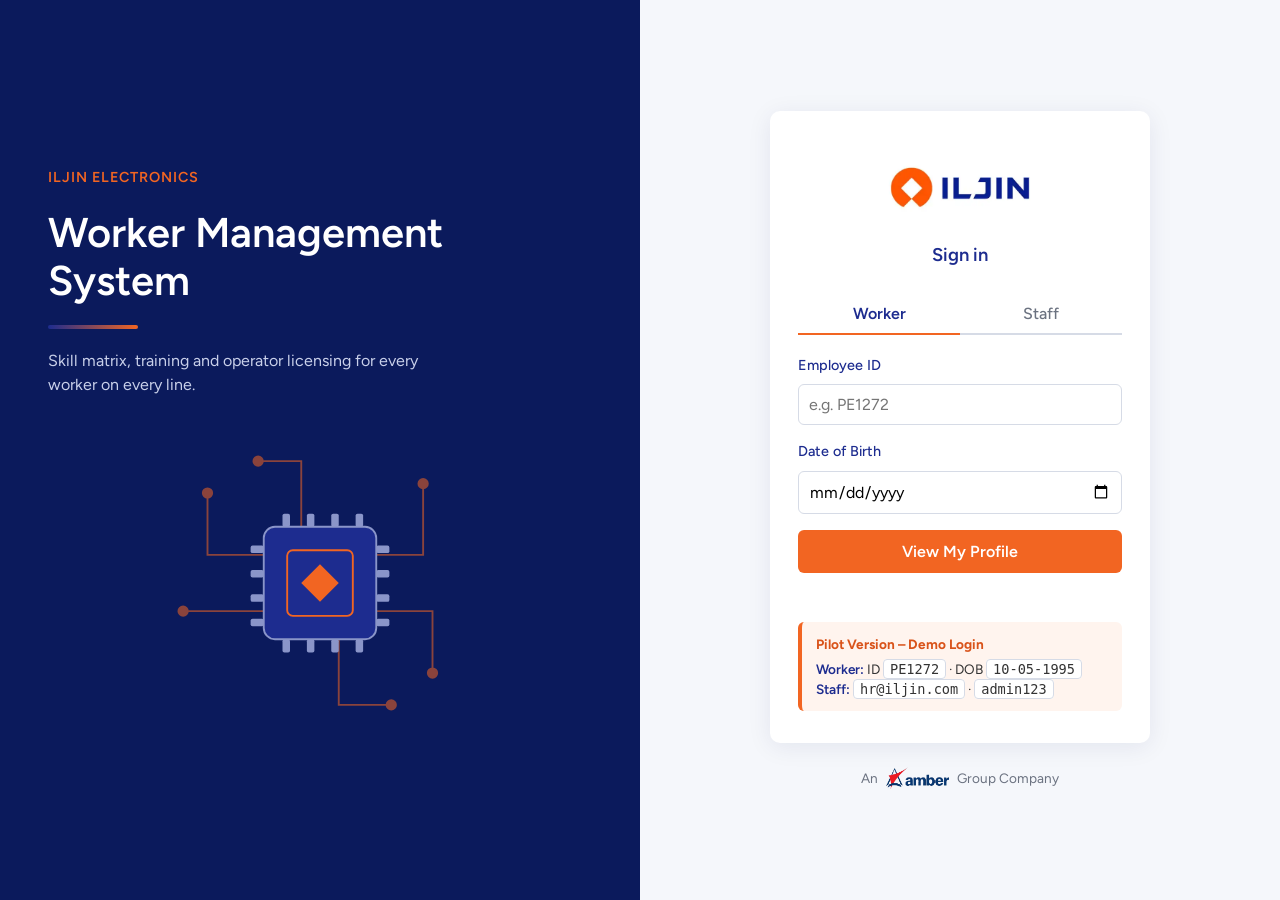
==== app/index.html @ ac4d7358 "FIRST COMMIT" ====
<!DOCTYPE html>
<html lang="en">
<head>
  <meta charset="UTF-8">
  <meta name="viewport" content="width=device-width, initial-scale=1.0">
  <title>ILJIN Worker Management System – Login</title>
  <link rel="preconnect" href="https://fonts.googleapis.com">
  <link href="https://fonts.googleapis.com/css2?family=Figtree:wght@400;500;600&display=swap" rel="stylesheet">
  <link rel="stylesheet" href="css/base.css">
  <link rel="stylesheet" href="css/login.css">
</head>
<body>
  <main class="login-page">
    <!-- Brand panel -->
    <section class="brand-panel">
      <span class="eyebrow">ILJIN Electronics</span>
      <h1>Worker Management System</h1>
      <div class="accent-line"></div>
      <p>Skill matrix, training and operator licensing for every worker on every line.</p>
      <img class="brand-art" src="img/chip.svg" alt="" aria-hidden="true">
    </section>

    <!-- Login panel -->
    <section class="form-panel">
      <div class="login-card">
        <header class="login-header">
          <img class="logo" src="../assets/logo/iljin_logo.png" alt="ILJIN">
          <h2>Sign in</h2>
        </header>

        <div class="tabs" role="tablist">
          <button class="tab active" data-tab="worker" role="tab">Worker</button>
          <button class="tab" data-tab="staff" role="tab">Staff</button>
        </div>

        <!-- Worker login: Employee ID + DOB -->
        <form id="worker-form" class="login-form active">
          <label for="emp-id">Employee ID</label>
          <input id="emp-id" type="text" placeholder="e.g. PE1272" required>

          <label for="dob">Date of Birth</label>
          <input id="dob" type="date" required>

          <button type="submit" class="btn">View My Profile</button>
        </form>

        <!-- Staff login: Email + Password -->
        <form id="staff-form" class="login-form">
          <label for="email">Email</label>
          <input id="email" type="email" placeholder="hr@iljin.com" required>

          <label for="password">Password</label>
          <input id="password" type="password" required>

          <button type="submit" class="btn">Login</button>
        </form>

        <p id="message" class="message"></p>

        <!-- Pilot demo credentials -->
        <div class="demo-note">
          <strong>Pilot Version – Demo Login</strong>
          <p><span>Worker:</span> ID <code>PE1272</code> · DOB <code>10-05-1995</code></p>
          <p><span>Staff:</span> <code>hr@iljin.com</code> · <code>admin123</code></p>
        </div>
      </div>

      <footer class="login-footer">
        <span>An</span>
        <img src="../assets/logo/amber_logo.png" alt="Amber">
        <span>Group Company</span>
      </footer>
    </section>
  </main>

  <script src="js/auth.js"></script>
  <script src="js/login.js"></script>
</body>
</html>
---- app/css/base.css ----
/* ILJIN brand theme – colours taken from logo & iljin.co.in */
:root {
  --navy: #1d2c8f;
  --navy-dark: #0b1a5c;
  --orange: #f26522;
  --orange-dark: #d9531a;
  --bg: #f5f7fb;
  --card: #ffffff;
  --text: #333;
  --muted: #6b7280;
  --border: #d6dbe6;
  --error: #c0392b;
  --success: #1e8449;
  --font: "Figtree", "Noto Sans Devanagari", -apple-system, "Segoe UI", Roboto, Arial, sans-serif;
}

* { box-sizing: border-box; margin: 0; padding: 0; }

body {
  font-family: var(--font);
  background: var(--bg);
  color: var(--text);
  line-height: 1.5;
  -webkit-font-smoothing: antialiased;
}

img { max-width: 100%; height: auto; display: block; }

.btn {
  width: 100%;
  padding: 12px;
  border: none;
  border-radius: 6px;
  background: var(--orange);
  color: #fff;
  font: 600 1rem var(--font);
  cursor: pointer;
  transition: background .2s;
}
.btn:hover { background: var(--orange-dark); }

/* Orange underline accent, as on iljin.co.in banners */
.accent-line {
  width: 90px;
  height: 4px;
  background: linear-gradient(90deg, var(--navy), var(--orange));
  border-radius: 2px;
}
---- app/css/login.css ----
.login-page {
  min-height: 100vh;
  display: grid;
  grid-template-columns: 1fr 1fr;
}

/* Left: navy brand panel */
.brand-panel {
  background: var(--navy-dark);
  color: #fff;
  padding: 48px;
  display: flex;
  flex-direction: column;
  justify-content: center;
  gap: 20px;
}
.brand-panel .eyebrow { color: var(--orange); font-weight: 600; letter-spacing: 1px; text-transform: uppercase; font-size: .9rem; }
.brand-panel h1 { font-size: 2.6rem; font-weight: 600; line-height: 1.15; }
.brand-panel p { color: #c9d0ea; max-width: 420px; }

/* Right: login form */
.form-panel {
  display: flex;
  flex-direction: column;
  align-items: center;
  justify-content: center;
  padding: 32px 16px;
}

.login-card {
  width: 100%;
  max-width: 380px;
  background: var(--card);
  border-radius: 10px;
  padding: 32px 28px;
  box-shadow: 0 4px 24px rgba(11, 26, 92, 0.08);
}

.login-header { display: flex; flex-direction: column; align-items: center; gap: 10px; margin-bottom: 24px; }
.login-header .logo { width: 170px; }
.login-header h2 { font-size: 1.15rem; color: var(--navy); font-weight: 600; }

.tabs { display: flex; border-bottom: 2px solid var(--border); margin-bottom: 20px; }
.tab {
  flex: 1;
  padding: 10px;
  background: none;
  border: none;
  font: 500 1rem var(--font);
  color: var(--muted);
  cursor: pointer;
  border-bottom: 2px solid transparent;
  margin-bottom: -2px;
}
.tab.active { color: var(--navy); border-bottom-color: var(--orange); font-weight: 600; }

.login-form { display: none; flex-direction: column; gap: 8px; }
.login-form.active { display: flex; }
.login-form label { font-size: .9rem; font-weight: 500; color: var(--navy); }
.login-form input {
  padding: 10px;
  border: 1px solid var(--border);
  border-radius: 6px;
  font: 1rem var(--font);
  margin-bottom: 8px;
}
.login-form input:focus { outline: 2px solid var(--navy); border-color: transparent; }

.message { text-align: center; margin-top: 14px; font-size: .9rem; min-height: 1.2em; }
.message.error { color: var(--error); }
.message.success { color: var(--success); }

.demo-note {
  margin-top: 18px;
  padding: 12px 14px;
  background: #fff4ee;
  border-left: 4px solid var(--orange);
  border-radius: 6px;
  font-size: .85rem;
}
.demo-note strong { color: var(--orange-dark); display: block; margin-bottom: 4px; }
.demo-note span { color: var(--navy); font-weight: 600; }
.demo-note code { background: #fff; padding: 1px 6px; border-radius: 4px; border: 1px solid var(--border); }

.login-footer { display: flex; align-items: center; gap: 8px; margin-top: 24px; color: var(--muted); font-size: .85rem; }
.login-footer img { height: 22px; width: auto; }

.brand-art { width: 100%; max-width: 300px; margin-top: 16px; align-self: center; }

/* Tablet & mobile */
@media (max-width: 800px) {
  .login-page { grid-template-columns: 1fr; }
  .brand-panel { padding: 28px 16px; gap: 12px; text-align: center; align-items: center; }
  .brand-panel h1 { font-size: 1.7rem; }
  .brand-art { max-width: 140px; margin-top: 4px; }
  .form-panel { justify-content: flex-start; padding: 24px 16px; }
}

@media (max-width: 420px) {
  .brand-panel p, .brand-art { display: none; }
  .login-card { padding: 24px 18px; }
  .login-header .logo { width: 140px; }
}
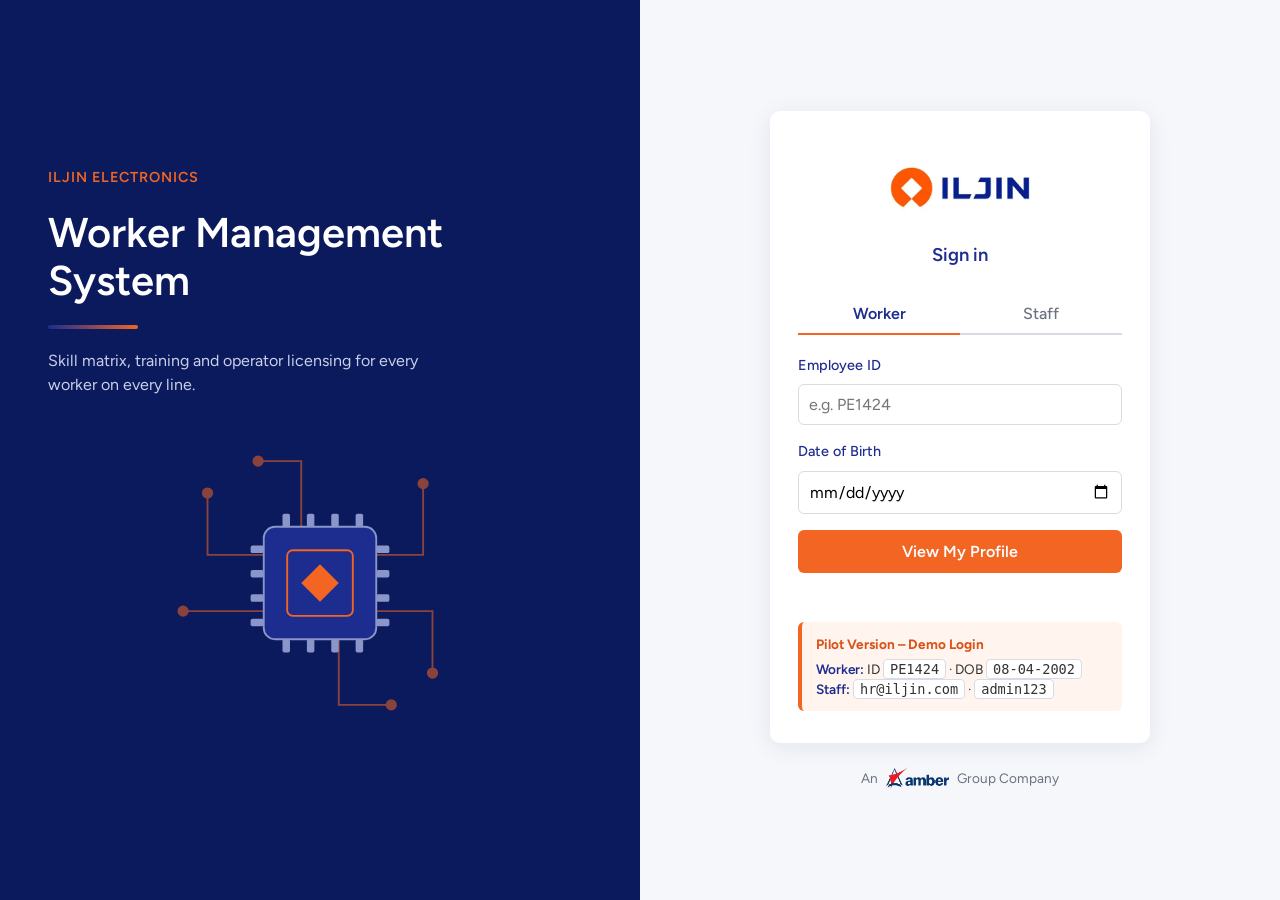
==== commit 423dc44d: "Add worker profile page and Day 1 induction / Day 2-4 OJT onboarding logic Co-Authored-By: Claude Op" ====
--- a/app/index.html
+++ b/app/index.html
@@ -36,7 +36,7 @@
         <!-- Worker login: Employee ID + DOB -->
         <form id="worker-form" class="login-form active">
           <label for="emp-id">Employee ID</label>
-          <input id="emp-id" type="text" placeholder="e.g. PE1272" required>
+          <input id="emp-id" type="text" placeholder="e.g. PE1424" required>
 
           <label for="dob">Date of Birth</label>
           <input id="dob" type="date" required>
@@ -60,7 +60,7 @@
         <!-- Pilot demo credentials -->
         <div class="demo-note">
           <strong>Pilot Version – Demo Login</strong>
-          <p><span>Worker:</span> ID <code>PE1272</code> · DOB <code>10-05-1995</code></p>
+          <p><span>Worker:</span> ID <code>PE1424</code> · DOB <code>08-04-2002</code></p>
           <p><span>Staff:</span> <code>hr@iljin.com</code> · <code>admin123</code></p>
         </div>
       </div>
@@ -73,6 +73,8 @@
     </section>
   </main>
 
+  <script src="js/data/workers.js"></script>
+  <script src="js/store.js"></script>
   <script src="js/auth.js"></script>
   <script src="js/login.js"></script>
 </body>
